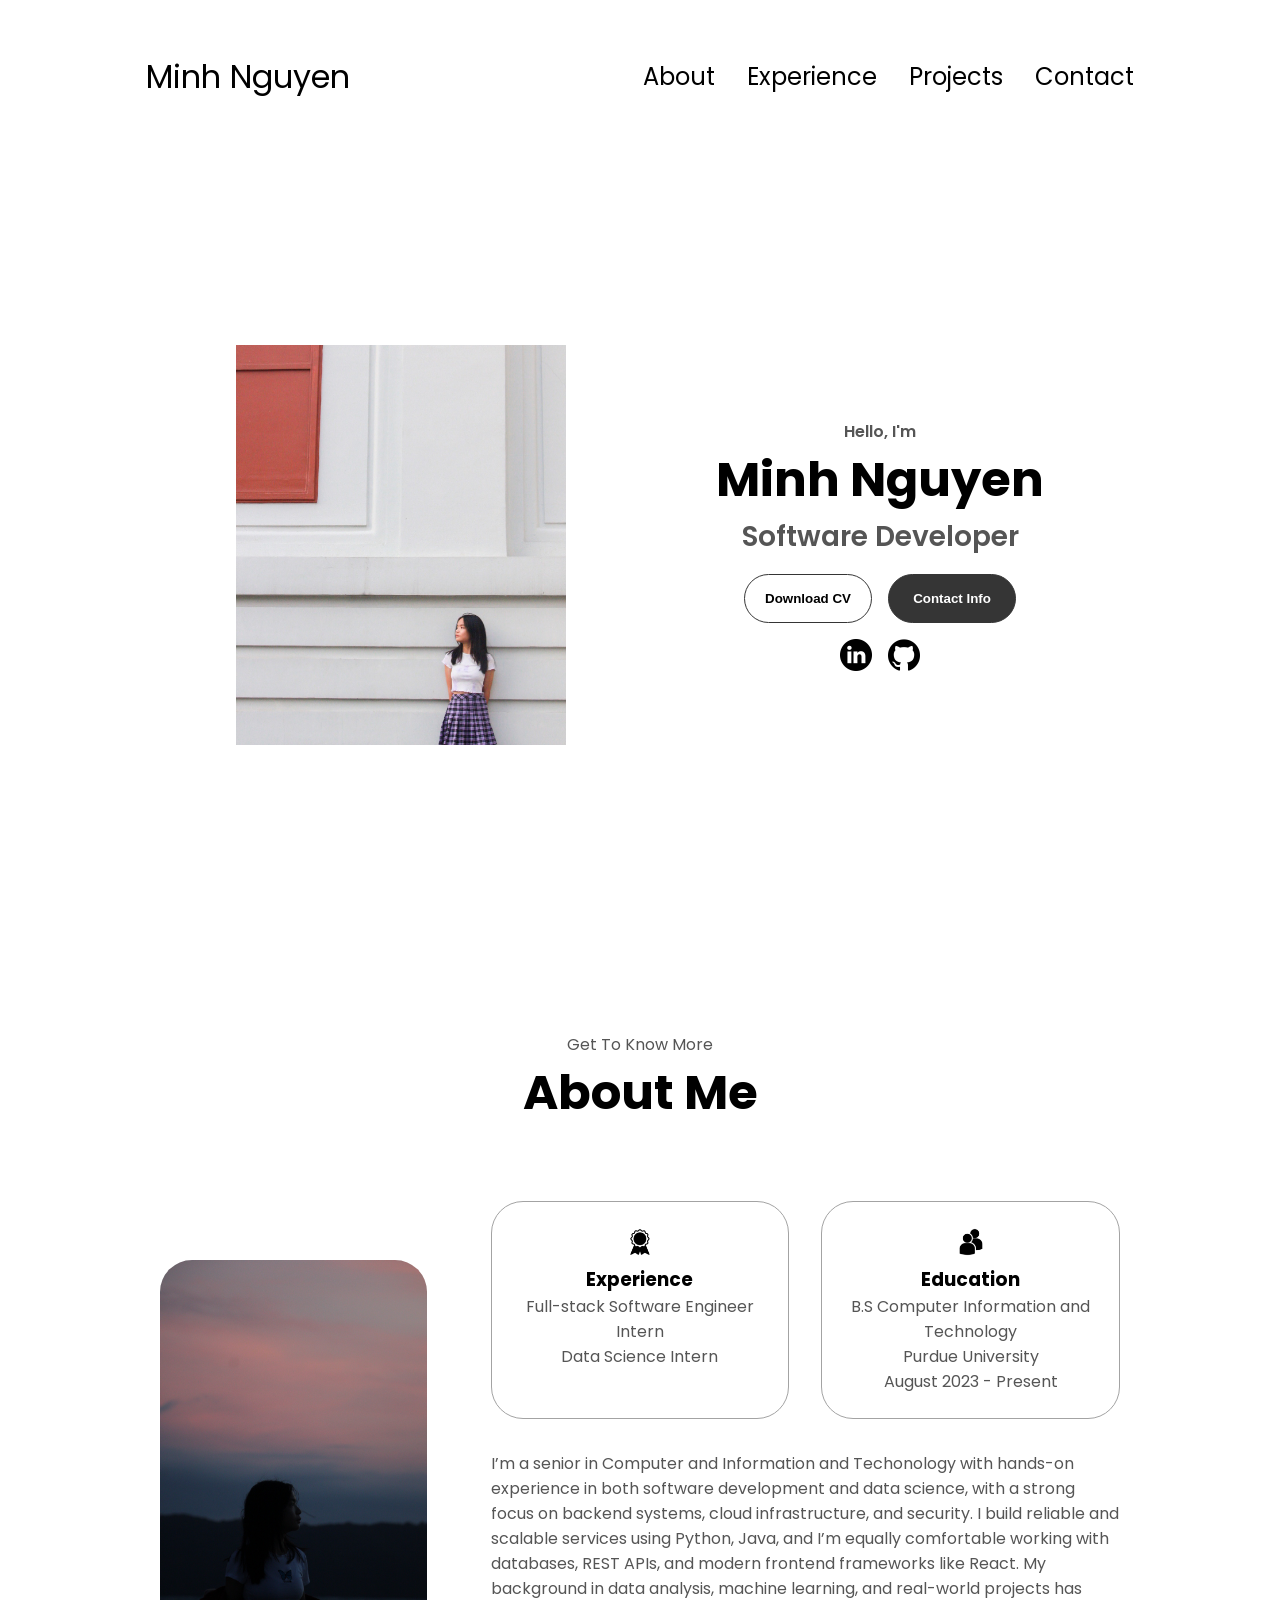
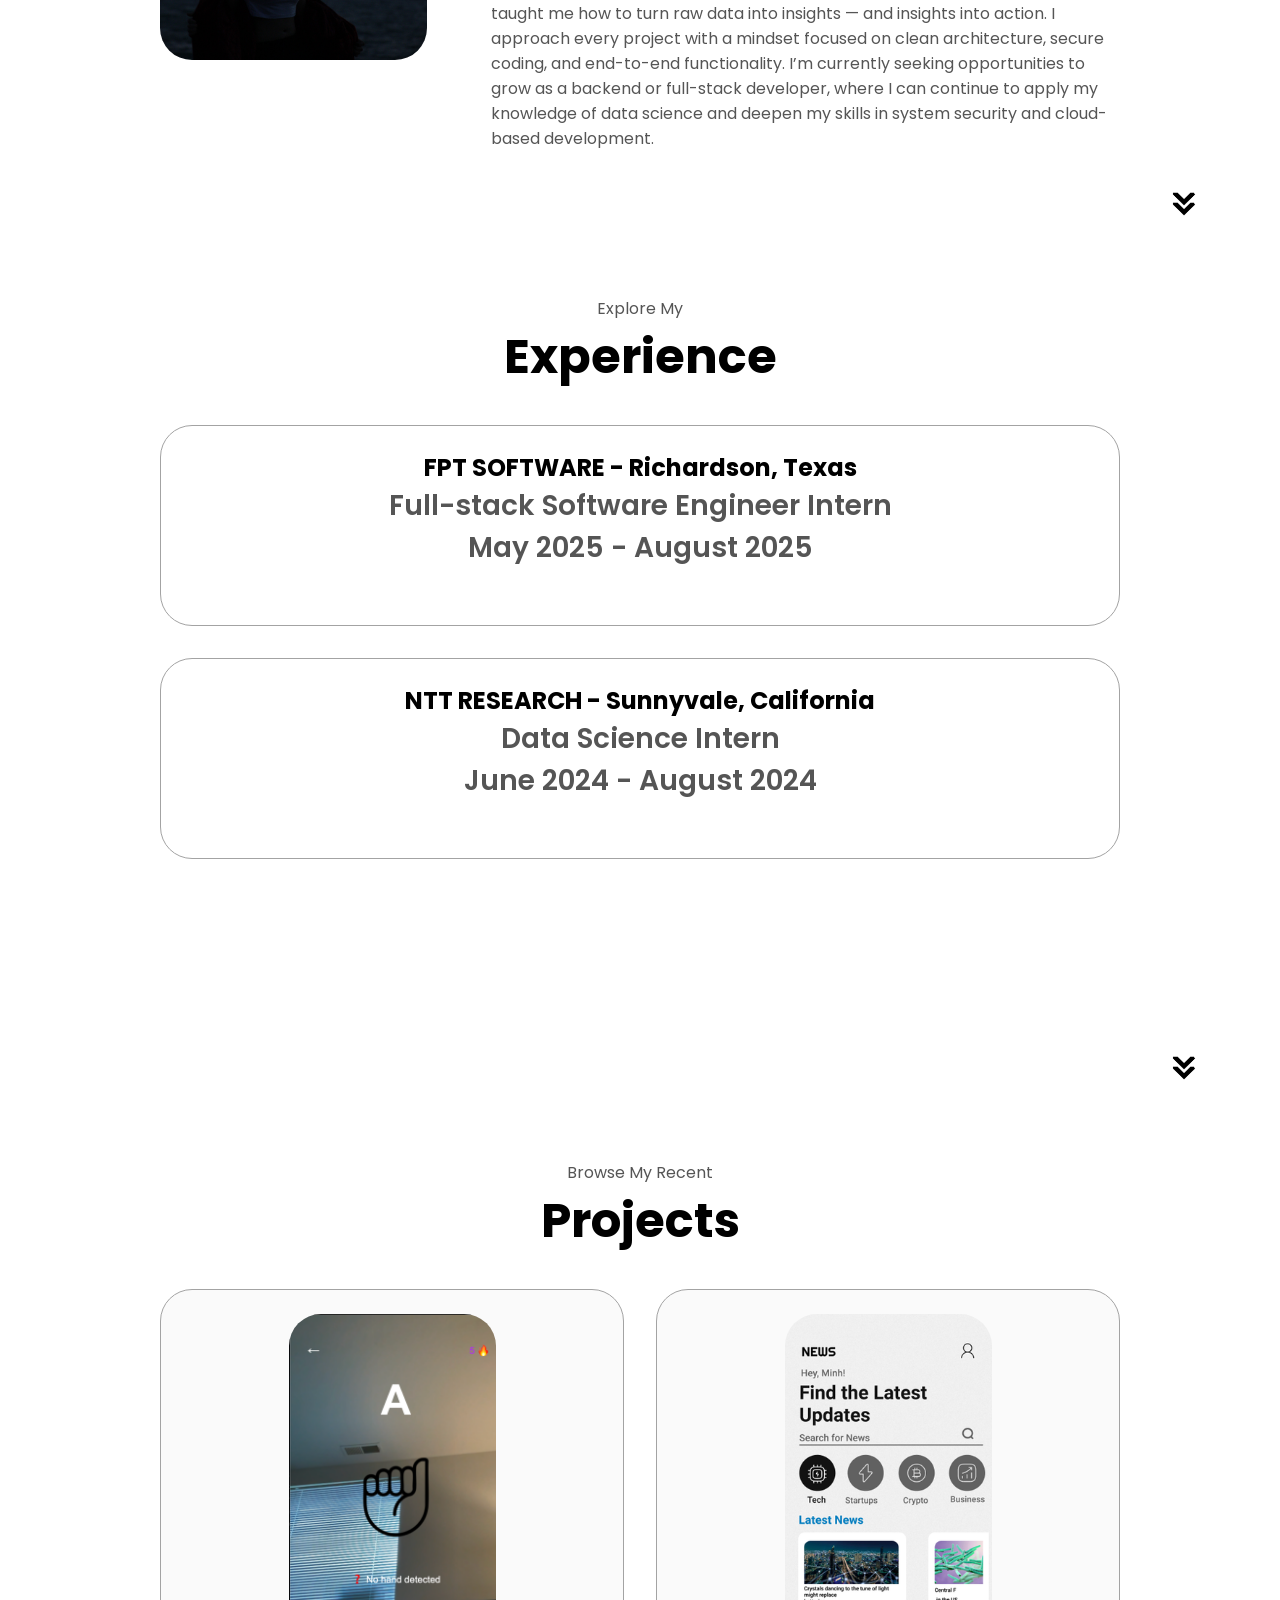
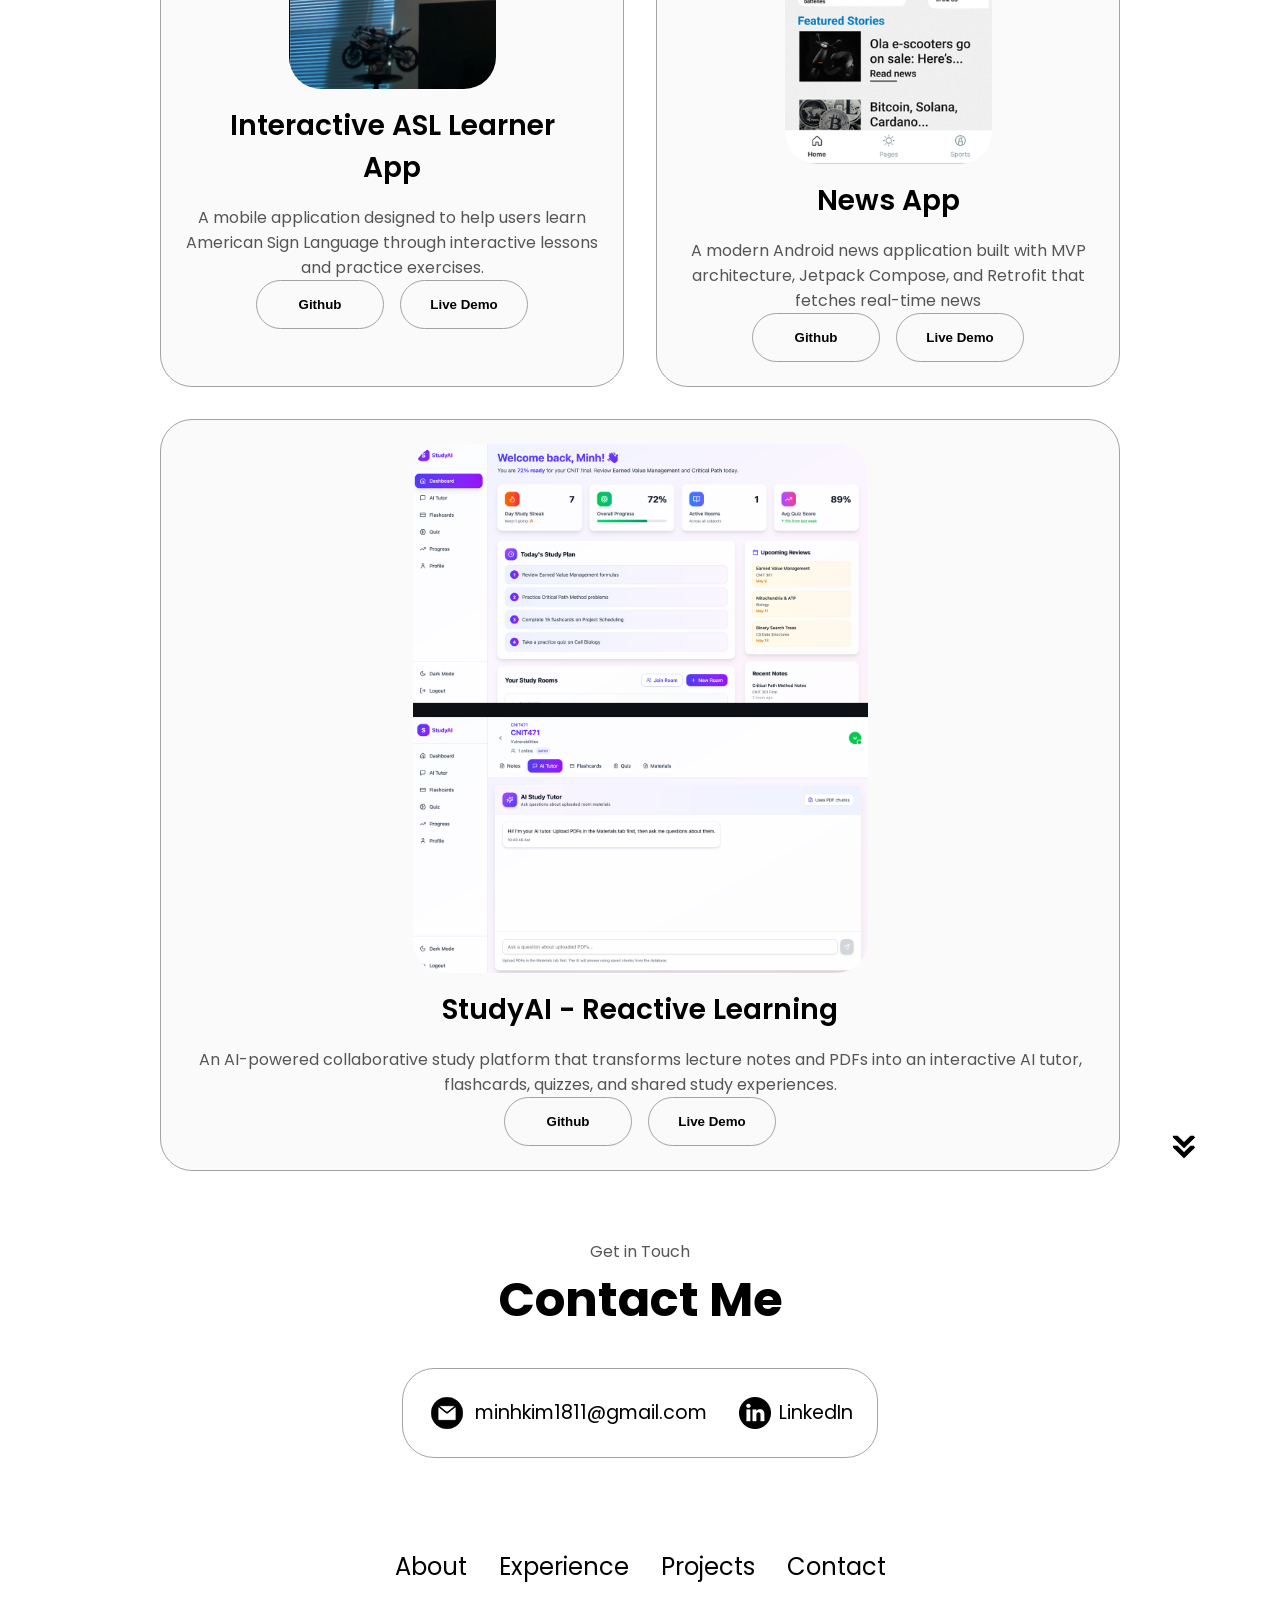
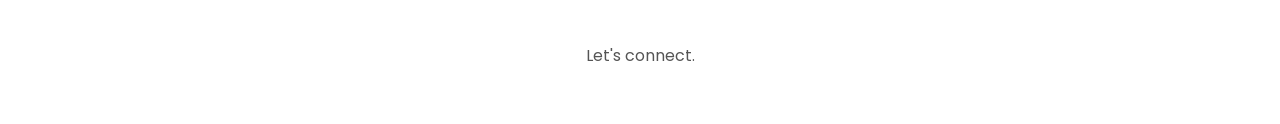
==== index.html @ 7443fca8 "update" ====
<!DOCTYPE html>
<html lang="en">
  <head>
    <meta charset="UTF-8" />
    <meta http-equiv="X-UA-Compatible" content="IE=edge" />
    <meta name="viewport" content="width=device-width, initial-scale=1.0" />
    <title>Minh Nguyen</title>
    <link rel="stylesheet" href="style.css" />
    <link rel="stylesheet" href="mediaqueries.css" />
  </head>
  <body>
    <nav id="desktop-nav">
      <div class="logo">Minh Nguyen</div>
      <div>
        <ul class="nav-links">
          <li><a href="#about">About</a></li>
          <li><a href="#experience">Experience</a></li>
          <li><a href="#projects">Projects</a></li>
          <li><a href="#contact">Contact</a></li>
        </ul>
      </div>
    </nav>
    <nav id="hamburger-nav">
      <div class="logo">Minh Nguyen</div>
      <div class="hamburger-menu">
        <div class="hamburger-icon" onclick="toggleMenu()">
          <span></span>
          <span></span>
          <span></span>
        </div>
        <div class="menu-links">
          <li><a href="#about" onclick="toggleMenu()">About</a></li>
          <li><a href="#experience" onclick="toggleMenu()">Experience</a></li>
          <li><a href="#projects" onclick="toggleMenu()">Projects</a></li>
          <li><a href="#contact" onclick="toggleMenu()">Contact</a></li>
        </div>
      </div>
    </nav>
    <section id="profile">
      <div class="section__pic-container">
        <img src="./assets/profile-pic.JPG" alt="Minh Nguyen profile picture" />
      </div>
      <div class="section__text">
        <p class="section__text__p1">Hello, I'm</p>
        <h1 class="title">Minh Nguyen</h1>
        <p class="section__text__p2">Software Developer</p>
        <div class="btn-container">
          <button
            class="btn btn-color-2"
            onclick="window.open('./assets/resume.pdf')"
          >
            Download CV
          </button>
          <button class="btn btn-color-1" onclick="location.href='#contact'">
            Contact Info
          </button>
        </div>
        <div id="socials-container">
          <img
            src="./assets/linkedin.png"
            alt="My LinkedIn profile"
            class="icon"
            onclick="location.href='www.linkedin.com/in/minh-nguyen01'"
          />
          <img
            src="./assets/github.png"
            alt="My Github profile"
            class="icon"
            onclick="location.href='https://github.com/minhnguyen18'"
          />
        </div>
      </div>
    </section>
    <section id="about">
      <p class="section__text__p1">Get To Know More</p>
      <h1 class="title">About Me</h1>
      <div class="section-container">
        <div class="section__pic-container">
          <img
            src="./assets/about-pic.JPG"
            alt="Profile picture"
            class="about-pic"
          />
        </div>
        <div class="about-details-container">
          <div class="about-containers">
            <div class="details-container">
              <img
                src="./assets/experience.png"
                alt="Experience icon"
                class="icon"
              />
              <h3>Experience</h3>
              <p>Full-stack Software Engineer Intern <br />Data Science Intern</p>
            </div>
            <div class="details-container">
              <img
                src="./assets/education.png"
                alt="Education icon"
                class="icon"
              />
              <h3>Education</h3>
              <p>B.S Computer Information and Technology<br />Purdue University<br />August 2023 - Present</p>
            </div>
          </div>
          <div class="text-container">
            <p>
              I’m a senior in Computer and Information and Techonology with hands-on experience in both software development and data science, with a strong focus on backend systems, cloud infrastructure, and security. I build reliable and scalable services using Python, Java, and I’m equally comfortable working with databases, REST APIs, and modern frontend frameworks like React.
              My background in data analysis, machine learning, and real-world projects has taught me how to turn raw data into insights — and insights into action. I approach every project with a mindset focused on clean architecture, secure coding, and end-to-end functionality.
              I’m currently seeking opportunities to grow as a backend or full-stack developer, where I can continue to apply my knowledge of data science and deepen my skills in system security and cloud-based development.
            </p>
          </div>
        </div>
      </div>
      <img
        src="./assets/arrow.png"
        alt="Arrow icon"
        class="icon arrow"
        onclick="location.href='./#experience'"
      />
    </section>
    <section id="experience">
      <p class="section__text__p1">Explore My</p>
      <h1 class="title">Experience</h1>
      <div class="experience-details-container">
        
        <div class="about-containers">
          <div class="details-container">
            <h2>FPT SOFTWARE - Richardson, Texas</h2>
              <p class="experience-sub-title">Full-stack Software Engineer Intern<br/>May 2025 - August 2025</p>
                <div class="text-container"></div>
            </div>
          </div>
          <div class="details-container">
            <h2>NTT RESEARCH - Sunnyvale, California</h2>
              <p class="experience-sub-title">Data Science Intern<br/>June 2024 - August 2024</p>
            
          </div>

          
        </div>
      </div>
      <img
        src="./assets/arrow.png"
        alt="Arrow icon"
        class="icon arrow"
        onclick="location.href='./#projects'"
      />
    </section>
    <section id="projects">
      <p class="section__text__p1">Browse My Recent</p>
      <h1 class="title">Projects</h1>
      <div class="experience-details-container">
        <div class="about-containers">
          <div class="details-container color-container">
            <div class="article-container">
              <img
                src="./assets/project-1.png"
                alt="Project 1"
                class="project-img"
              />
            </div>
            <h2 class="experience-sub-title project-title">Interactive ASL Learner App</h2>
            <p>A mobile application designed to help users learn American Sign Language through interactive lessons and practice exercises.</p>
            <div class="btn-container">
              <button
                class="btn btn-color-2 project-btn"
                onclick="location.href='https://github.com/minhnguyen18/ASL-Learner'"
              >
                Github
              </button>
              <button
                class="btn btn-color-2 project-btn"
                onclick="location.href='https://github.com/'"
              >
                Live Demo
              </button>
            </div>
          </div>
          <div class="details-container color-container">
            <div class="article-container">
              <img
                src="./assets/project-2.png"
                alt="Project 2"
                class="project-img"
              />
            </div>
            <h2 class="experience-sub-title project-title">News App</h2>
            <p>A modern Android news application built with MVP architecture, Jetpack Compose, and Retrofit that fetches real-time news
              
            </p>
            <div class="btn-container">
              <button
                class="btn btn-color-2 project-btn"
                onclick="location.href='https://github.com/minhnguyen18/News'"
              >
                Github
              </button>
              <button
                class="btn btn-color-2 project-btn"
                onclick="location.href='https://github.com/'"
              >
                Live Demo
              </button>
            </div>
          </div>
          <div class="details-container color-container">
            <div class="article-container">
              <img
                src="./assets/project-3.png"
                alt="Project 3"
                class="project-img"
              />
            </div>
            <h2 class="experience-sub-title project-title">StudyAI - Reactive Learning</h2>
            <p>An AI-powered collaborative study platform that transforms lecture notes and PDFs into an interactive AI tutor, flashcards, quizzes, and shared study experiences.</p>
            <div class="btn-container">
              <button
                class="btn btn-color-2 project-btn"
                onclick="location.href='https://github.com/minhnguyen18/ReactiveLearning'"
              >
                Github
              </button>
              <button
                class="btn btn-color-2 project-btn"
                onclick="location.href='https://github.com/'"
              >
                Live Demo
              </button>
            </div>
          </div>
        </div>
      </div>
      <img
        src="./assets/arrow.png"
        alt="Arrow icon"
        class="icon arrow"
        onclick="location.href='./#contact'"
      />
    </section>
    <section id="contact">
      <p class="section__text__p1">Get in Touch</p>
      <h1 class="title">Contact Me</h1>
      <div class="contact-info-upper-container">
        <div class="contact-info-container">
          <img
            src="./assets/email.png"
            alt="Email icon"
            class="icon contact-icon email-icon"
          />
          <p><a href="mailto:examplemail@gmail.com">minhkim1811@gmail.com</a></p>
        </div>
        <div class="contact-info-container">
          <img
            src="./assets/linkedin.png"
            alt="LinkedIn icon"
            class="icon contact-icon"
          />
          <p><a href="https://www.linkedin.com/in/minh-nguyen01/">LinkedIn</a></p>
        </div>
      </div>
    </section>
    <footer>
      <nav>
        <div class="nav-links-container">
          <ul class="nav-links">
            <li><a href="#about">About</a></li>
            <li><a href="#experience">Experience</a></li>
            <li><a href="#projects">Projects</a></li>
            <li><a href="#contact">Contact</a></li>
          </ul>
        </div>
      </nav>
      <p>Let's connect.</p>
    </footer>
    <script src="script.js"></script>
  </body>
</html>
---- style.css ----
/* GENERAL */

@import url("https://fonts.googleapis.com/css2?family=Poppins:wght@300;400;500;600&display=swap");

* {
  margin: 0;
  padding: 0;
}

body {
  font-family: "Poppins", sans-serif;
}

html {
  scroll-behavior: smooth;
}

p {
  color: rgb(85, 85, 85);
}

/* TRANSITION */

a,
.btn {
  transition: all 300ms ease;
}

/* DESKTOP NAV */

nav,
.nav-links {
  display: flex;
}

nav {
  justify-content: space-around;
  align-items: center;
  height: 17vh;
}

.nav-links {
  gap: 2rem;
  list-style: none;
  font-size: 1.5rem;
}

a {
  color: black;
  text-decoration: none;
  text-decoration-color: white;
}

a:hover {
  color: grey;
  text-decoration: underline;
  text-underline-offset: 1rem;
  text-decoration-color: rgb(181, 181, 181);
}

.logo {
  font-size: 2rem;
}

.logo:hover {
  cursor: default;
}

/* HAMBURGER MENU */

#hamburger-nav {
  display: none;
}

.hamburger-menu {
  position: relative;
  display: inline-block;
}

.hamburger-icon {
  display: flex;
  flex-direction: column;
  justify-content: space-between;
  height: 24px;
  width: 30px;
  cursor: pointer;
}

.hamburger-icon span {
  width: 100%;
  height: 2px;
  background-color: black;
  transition: all 0.3 ease-in-out;
}

.menu-links {
  position: absolute;
  top: 100%;
  right: 0;
  background-color: white;
  width: fit-content;
  max-height: 0;
  overflow: hidden;
  transition: all 0.3 ease-in-out;
}

.menu-links a {
  display: block;
  padding: 10px;
  text-align: center;
  font-size: 1.5rem;
  color: black;
  text-decoration: none;
  transition: all 0.3 ease-in-out;
}

.menu-links li {
  list-style: none;
}

.menu-links.open {
  max-height: 300px;
}

.hamburger-icon.open span:first-child {
  transform: rotate(45deg) translate(10px, 5px);
}

.hamburger-icon.open span:nth-child(2) {
  opacity: 0;
}

.hamburger-icon.open span:last-child {
  transform: rotate(-45deg) translate(10px, -5px);
}

.hamburger-icon span:first-child {
  transform: none;
}

.hamburger-icon span:first-child {
  opacity: 1;
}

.hamburger-icon span:first-child {
  transform: none;
}

/* SECTIONS */

section {
  padding-top: 4vh;
  height: 96vh;
  margin: 0 10rem;
  box-sizing: border-box;
  min-height: fit-content;
}

.section-container {
  display: flex;
}

/* PROFILE SECTION */

#profile {
  display: flex;
  justify-content: center;
  gap: 5rem;
  height: 80vh;
}

.section__pic-container {
  display: flex;
  height: 400px;
  width: 400px;
  margin: auto 0;
}

.section__text {
  align-self: center;
  text-align: center;
}

.section__text p {
  font-weight: 600;
}

.section__text__p1 {
  text-align: center;
}

.section__text__p2 {
  font-size: 1.75rem;
  margin-bottom: 1rem;
}

.title {
  font-size: 3rem;
  text-align: center;
}

#socials-container {
  display: flex;
  justify-content: center;
  margin-top: 1rem;
  gap: 1rem;
}

/* ICONS */

.icon {
  cursor: pointer;
  height: 2rem;
}

/* BUTTONS */

.btn-container {
  display: flex;
  justify-content: center;
  gap: 1rem;
}

.btn {
  font-weight: 600;
  transition: all 300ms ease;
  padding: 1rem;
  width: 8rem;
  border-radius: 2rem;
}

.btn-color-1,
.btn-color-2 {
  border: rgb(53, 53, 53) 0.1rem solid;
}

.btn-color-1:hover,
.btn-color-2:hover {
  cursor: pointer;
}

.btn-color-1,
.btn-color-2:hover {
  background: rgb(53, 53, 53);
  color: white;
}

.btn-color-1:hover {
  background: rgb(0, 0, 0);
}

.btn-color-2 {
  background: none;
}

.btn-color-2:hover {
  border: rgb(255, 255, 255) 0.1rem solid;
}

.btn-container {
  gap: 1rem;
}

/* ABOUT SECTION */

#about {
  position: relative;
}

.about-containers {
  gap: 2rem;
  margin-bottom: 2rem;
  margin-top: 2rem;
}

.about-details-container {
  justify-content: center;
  flex-direction: column;
}

.about-containers,
.about-details-container {
  display: flex;
}

.about-pic {
  border-radius: 2rem;
}

.arrow {
  position: absolute;
  right: -5rem;
  bottom: 2.5rem;
}

.details-container {
  padding: 1.5rem;
  flex: 1;
  background: white;
  border-radius: 2rem;
  border: rgb(53, 53, 53) 0.1rem solid;
  border-color: rgb(163, 163, 163);
  text-align: center;
}

.section-container {
  gap: 4rem;
  height: 80%;
}

.section__pic-container {
  height: 400px;
  width: 400px;
  margin: auto 0;
}

/* EXPERIENCE SECTION */

#experience {
  position: relative;
}

.experience-sub-title {
  color: rgb(85, 85, 85);
  font-weight: 600;
  font-size: 1.75rem;
  margin-bottom: 2rem;
}

.experience-details-container {
  display: flex;
  justify-content: center;
  flex-direction: column;
}

.article-container {
  display: flex;
  text-align: initial;
  flex-wrap: wrap;
  flex-direction: row;
  gap: 2.5rem;
  justify-content: space-around;
}

article {
  display: flex;
  width: 10rem;
  justify-content: space-around;
  gap: 0.5rem;
}

article .icon {
  cursor: default;
}

/* PROJECTS SECTION */

#projects {
  position: relative;
}

.color-container {
  border-color: rgb(163, 163, 163);
  background: rgb(250, 250, 250);
}

.project-img {
  border-radius: 2rem;
  width: 50%;
  height: 50%;
}

.project-title {
  margin: 1rem;
  color: black;
}

.project-btn {
  color: black;
  border-color: rgb(163, 163, 163);
}

/* CONTACT */

#contact {
  display: flex;
  justify-content: center;
  flex-direction: column;
  height: 70vh;
}

.contact-info-upper-container {
  display: flex;
  justify-content: center;
  border-radius: 2rem;
  border: rgb(53, 53, 53) 0.1rem solid;
  border-color: rgb(163, 163, 163);
  background: (250, 250, 250);
  margin: 2rem auto;
  padding: 0.5rem;
}

.contact-info-container {
  display: flex;
  align-items: center;
  justify-content: center;
  gap: 0.5rem;
  margin: 1rem;
}

.contact-info-container p {
  font-size: larger;
}

.contact-icon {
  cursor: default;
}

.email-icon {
  height: 2.5rem;
}

/* FOOTER SECTION */

footer {
  height: 26vh;
  margin: 0 1rem;
}

footer p {
  text-align: center;
}
---- mediaqueries.css ----
@media screen and (max-width: 1400px) {
  #profile {
    height: 83vh;
    margin-bottom: 6rem;
  }
  .about-containers {
    flex-wrap: wrap;
  }
  #contact,
  #projects {
    height: fit-content;
  }
}

@media screen and (max-width: 1200px) {
  #desktop-nav {
    display: none;
  }
  #hamburger-nav {
    display: flex;
  }
  #experience,
  .experience-details-container {
    margin-top: 2rem;
  }
  #profile,
  .section-container {
    display: block;
  }
  .arrow {
    display: none;
  }
  section,
  .section-container {
    height: fit-content;
  }
  section {
    margin: 0 5%;
  }
  .section__pic-container {
    width: 275px;
    height: 275px;
    margin: 0 auto 2rem;
  }
  .about-containers {
    margin-top: 0;
  }
}

@media screen and (max-width: 600px) {
  #contact,
  footer {
    height: 40vh;
  }
  #profile {
    height: 83vh;
    margin-bottom: 0;
  }
  article {
    font-size: 1rem;
  }
  footer nav {
    height: fit-content;
    margin-bottom: 2rem;
  }
  .about-containers,
  .contact-info-upper-container,
  .btn-container {
    flex-wrap: wrap;
  }
  .contact-info-container {
    margin: 0;
  }
  .contact-info-container p,
  .nav-links li a {
    font-size: 1rem;
  }
  .experience-sub-title {
    font-size: 1.25rem;
  }
  .logo {
    font-size: 1.5rem;
  }
  .nav-links {
    flex-direction: column;
    gap: 0.5rem;
    text-align: center;
  }
  .section__pic-container {
    width: auto;
    height: 46vw;
    justify-content: center;
  }
  .section__text__p2 {
    font-size: 1.25rem;
  }
  .title {
    font-size: 2rem;
  }
  .text-container {
    text-align: justify;
  }
}
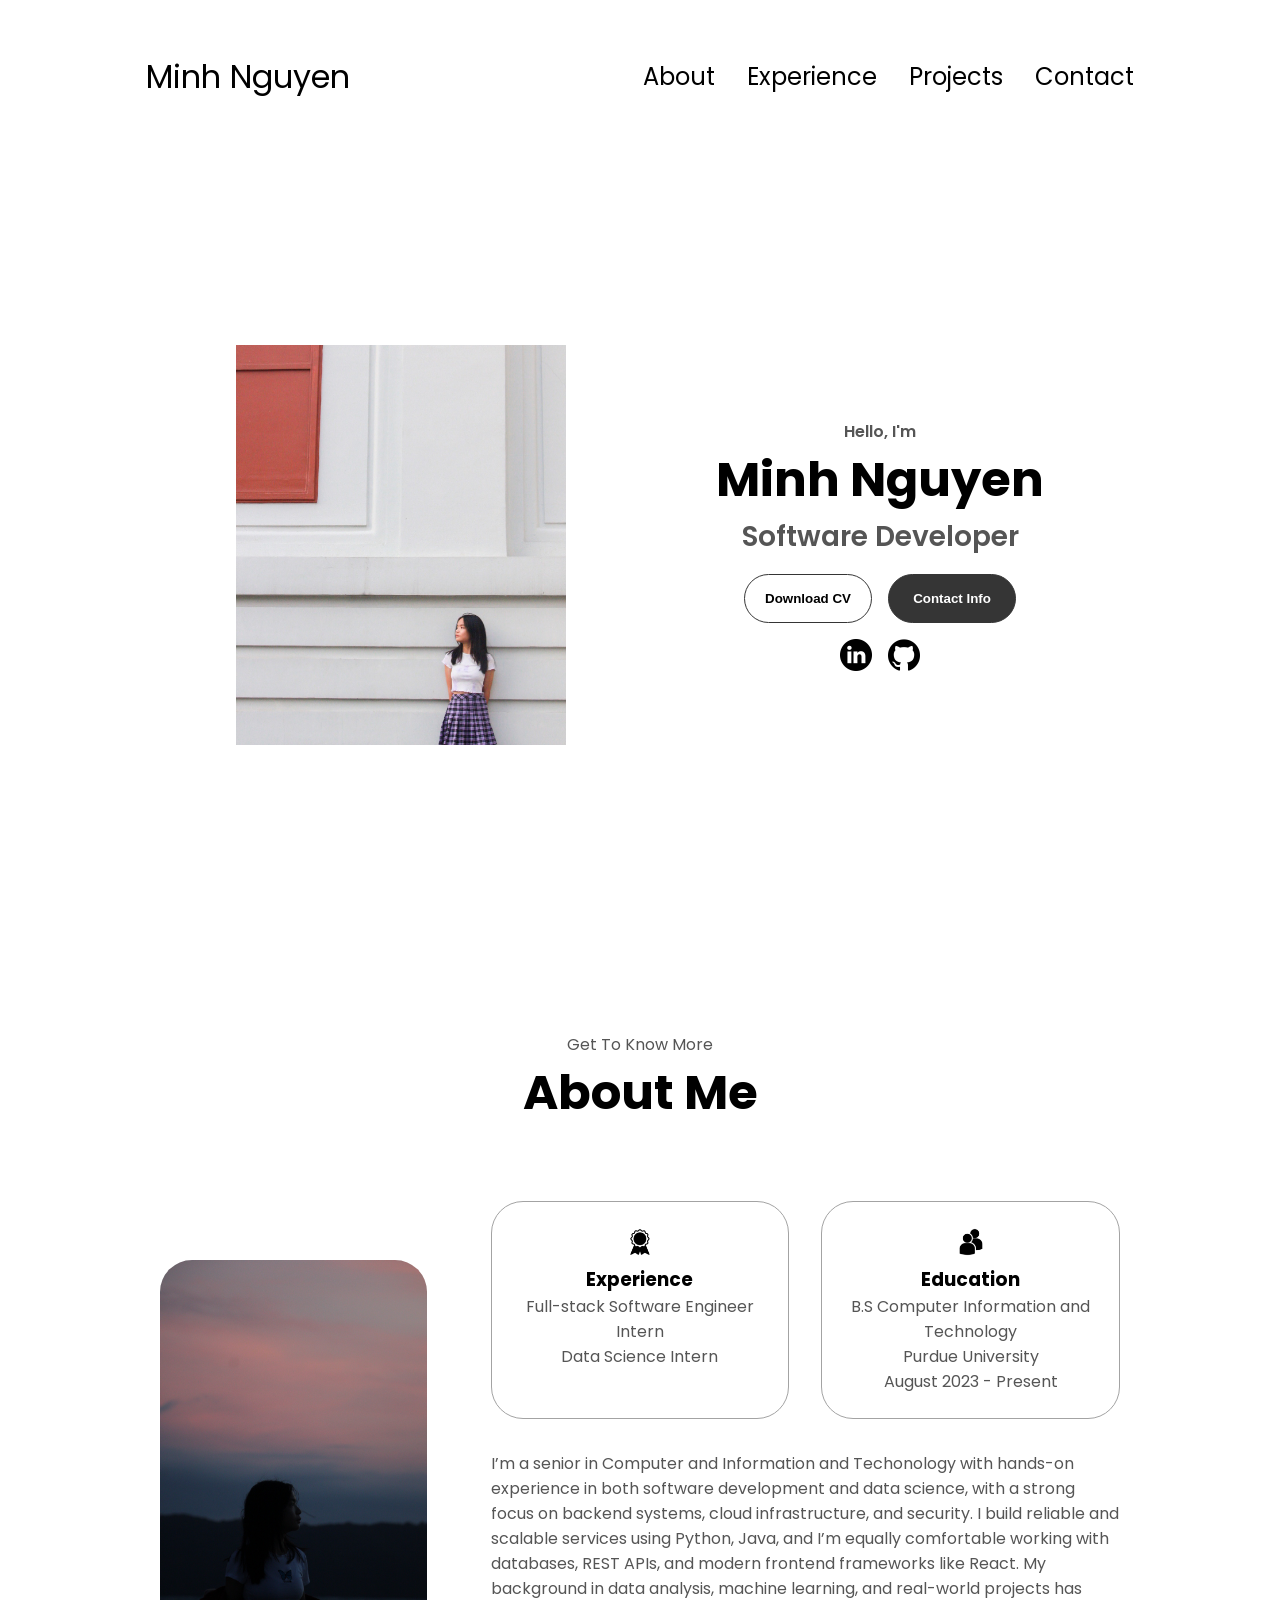
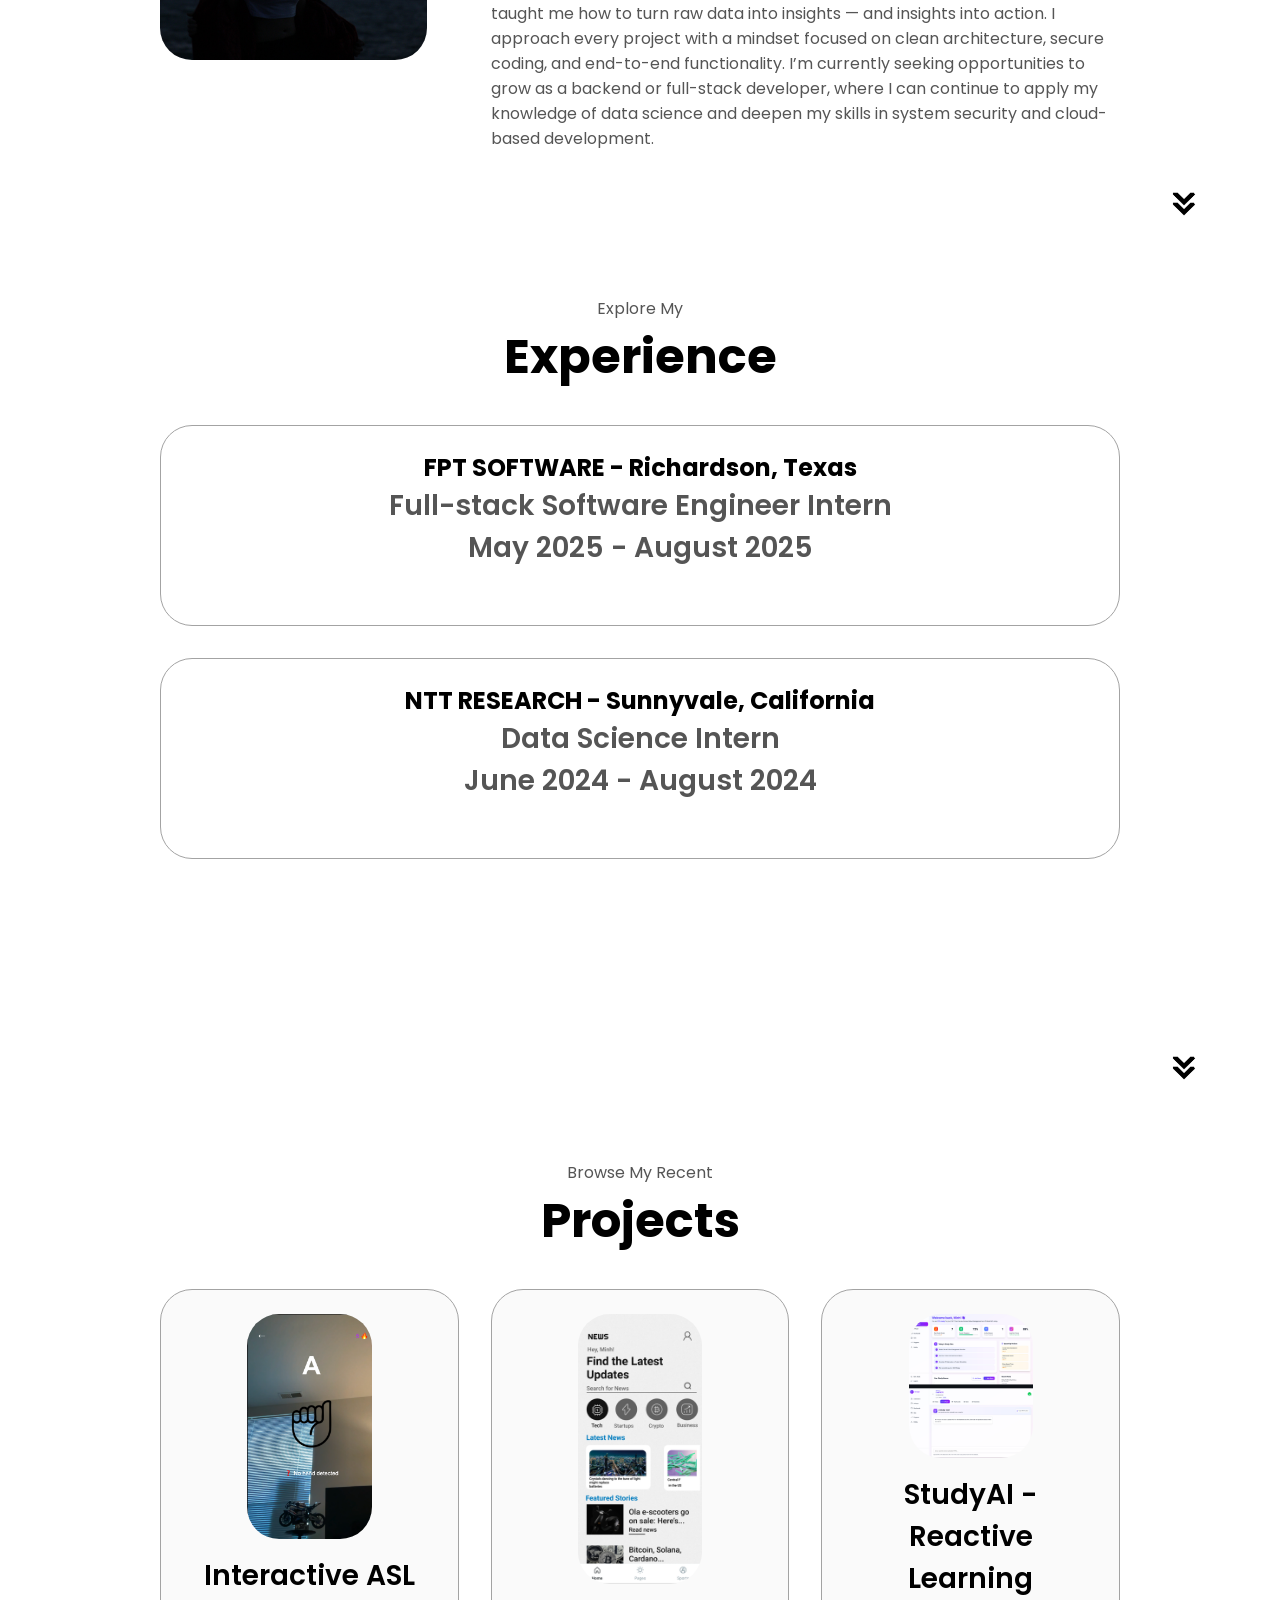
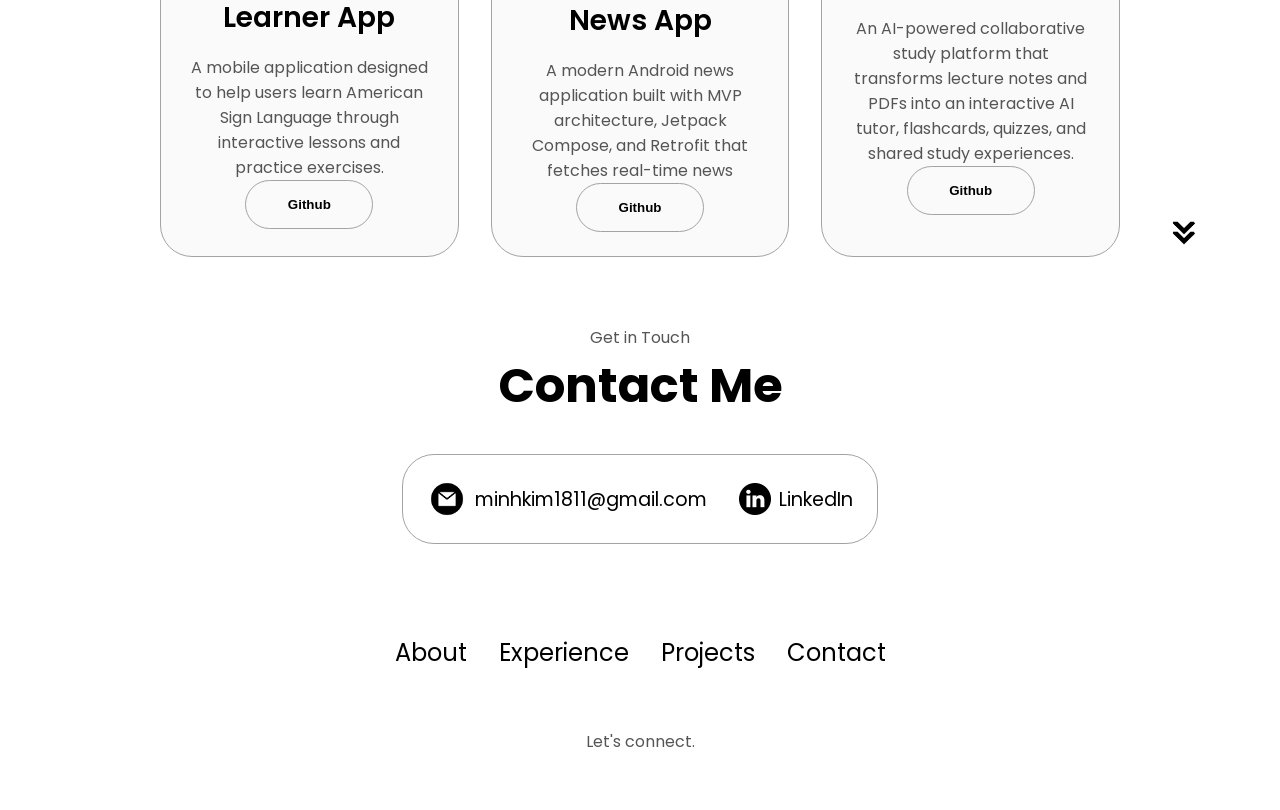
==== commit 01728b56: "Update index.html" ====
--- a/index.html
+++ b/index.html
@@ -169,12 +169,7 @@
               >
                 Github
               </button>
-              <button
-                class="btn btn-color-2 project-btn"
-                onclick="location.href='https://github.com/'"
-              >
-                Live Demo
-              </button>
+              
             </div>
           </div>
           <div class="details-container color-container">
@@ -196,12 +191,7 @@
               >
                 Github
               </button>
-              <button
-                class="btn btn-color-2 project-btn"
-                onclick="location.href='https://github.com/'"
-              >
-                Live Demo
-              </button>
+              
             </div>
           </div>
           <div class="details-container color-container">
@@ -221,12 +211,7 @@
               >
                 Github
               </button>
-              <button
-                class="btn btn-color-2 project-btn"
-                onclick="location.href='https://github.com/'"
-              >
-                Live Demo
-              </button>
+              
             </div>
           </div>
         </div>
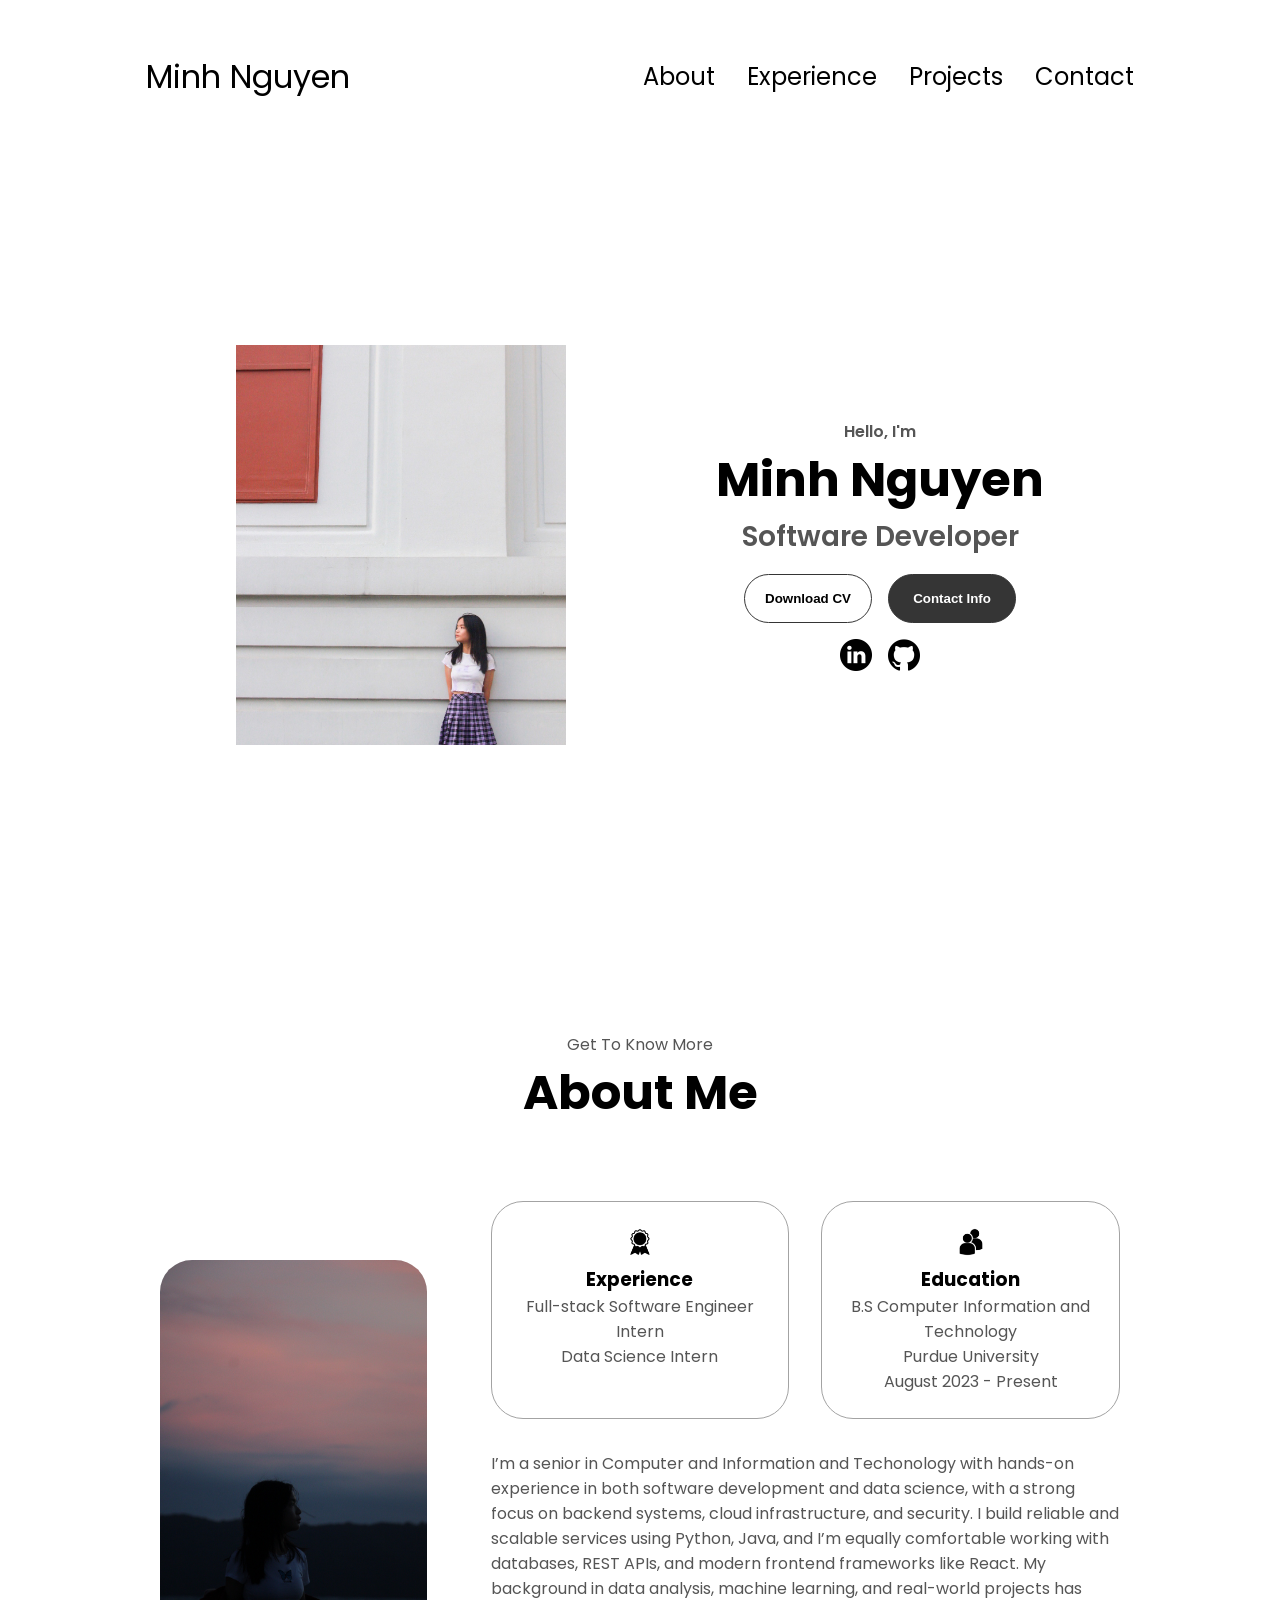
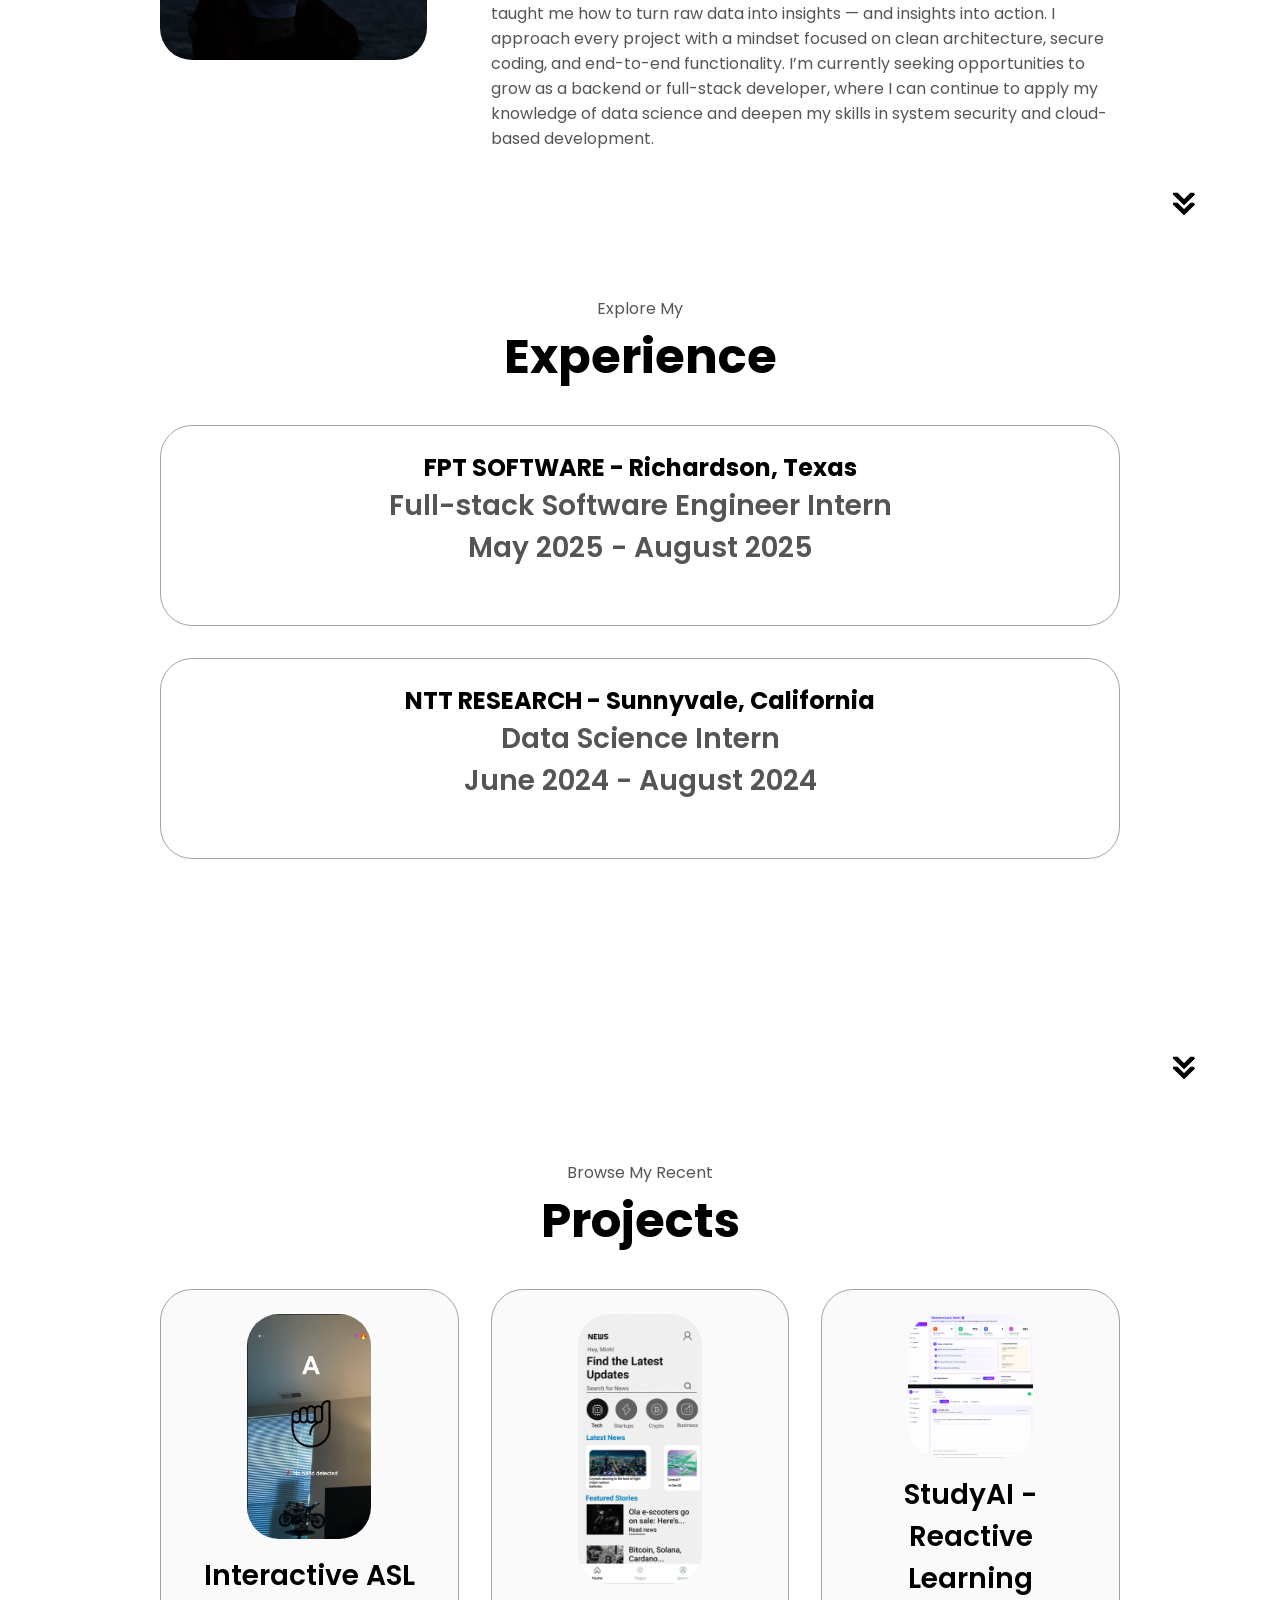
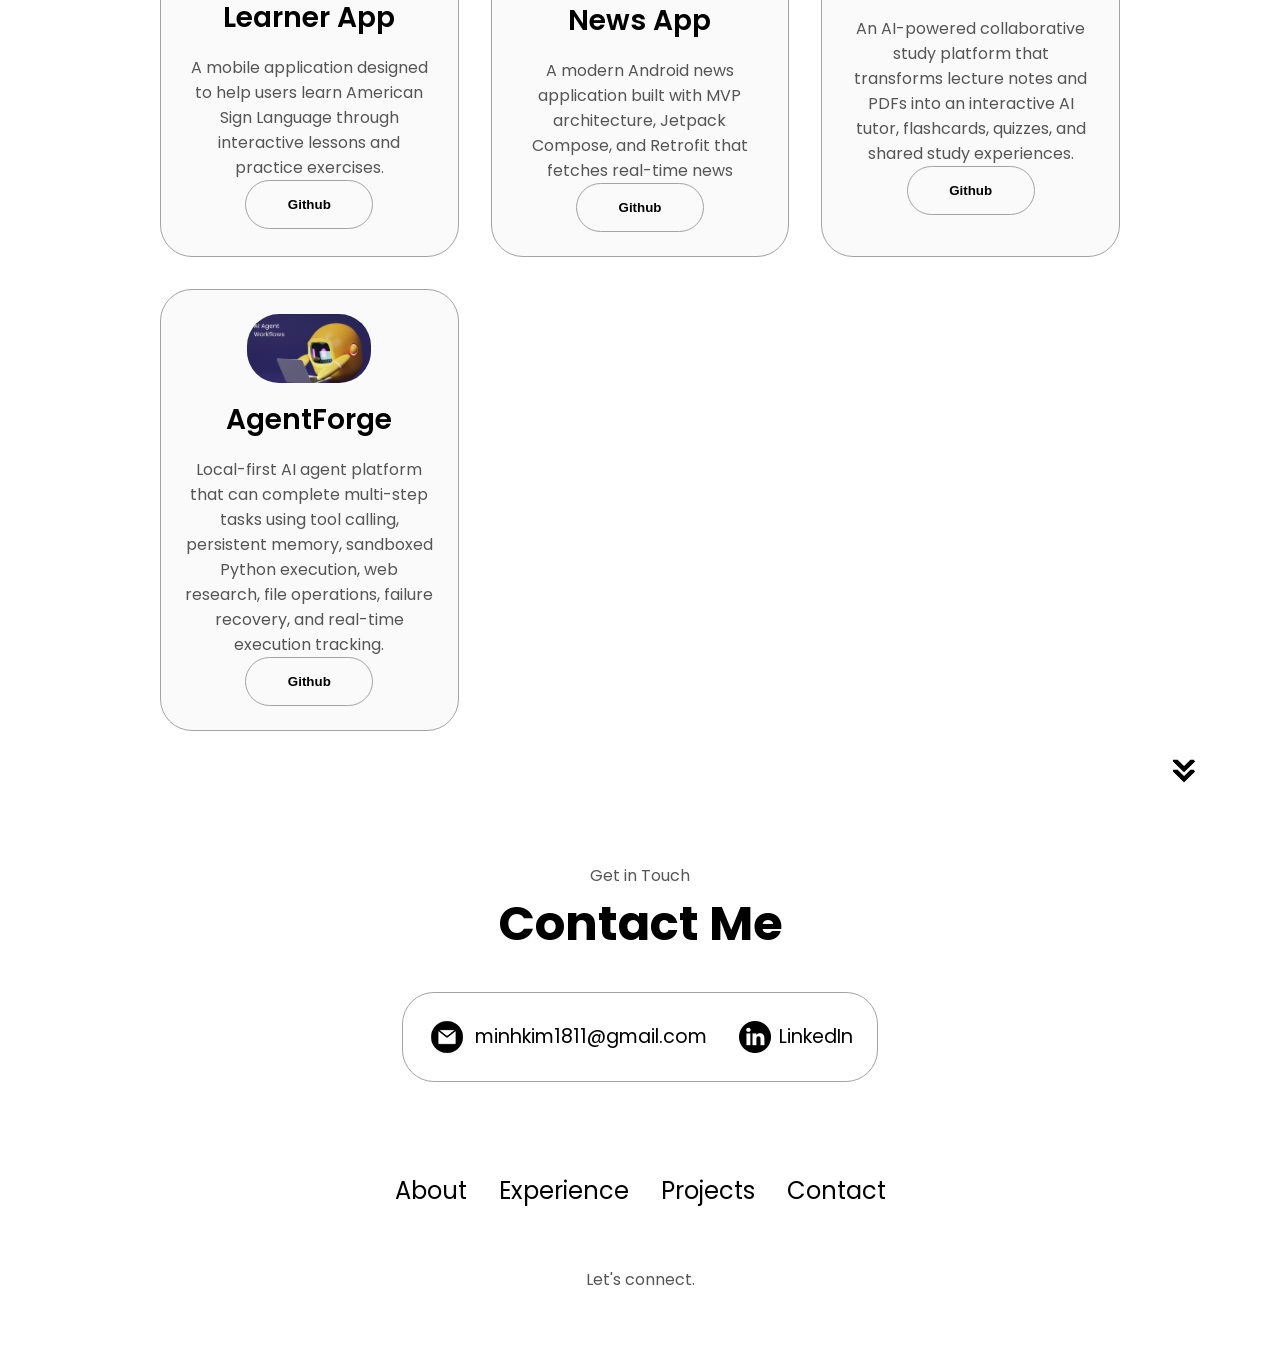
==== commit 5b131fe7: "add new project" ====
--- a/index.html
+++ b/index.html
@@ -172,6 +172,7 @@
               
             </div>
           </div>
+
           <div class="details-container color-container">
             <div class="article-container">
               <img
@@ -194,6 +195,7 @@
               
             </div>
           </div>
+
           <div class="details-container color-container">
             <div class="article-container">
               <img
@@ -208,6 +210,26 @@
               <button
                 class="btn btn-color-2 project-btn"
                 onclick="location.href='https://github.com/minhnguyen18/ReactiveLearning'"
+              >
+                Github
+              </button>
+              
+            </div>
+          </div>
+          <div class="details-container color-container">
+            <div class="article-container">
+              <img
+                src="./assets/project-4.png"
+                alt="Project 4"
+                class="project-img"
+              />
+            </div>
+            <h2 class="experience-sub-title project-title">AgentForge</h2>
+            <p>Local-first AI agent platform that can complete multi-step tasks using tool calling, persistent memory, sandboxed Python execution, web research, file operations, failure recovery, and real-time execution tracking.</p>
+            <div class="btn-container">
+              <button
+                class="btn btn-color-2 project-btn"
+                onclick="location.href='https://github.com/minhnguyen18/AgentForge'"
               >
                 Github
               </button>
--- a/style.css
+++ b/style.css
@@ -357,6 +357,23 @@
 
 #projects {
   position: relative;
+  height: fit-content;
+  min-height: 96vh;
+  padding-bottom: 4rem;
+}
+
+/* 3 project cards per row */
+#projects .about-containers {
+  display: grid;
+  grid-template-columns: repeat(3, 1fr);
+  gap: 2rem;
+  align-items: stretch;
+}
+
+/* Project card */
+#projects .details-container {
+  width: 100%;
+  box-sizing: border-box;
 }
 
 .color-container {
@@ -379,7 +396,6 @@
   color: black;
   border-color: rgb(163, 163, 163);
 }
-
 /* CONTACT */
 
 #contact {
--- a/mediaqueries.css
+++ b/mediaqueries.css
@@ -3,101 +3,138 @@
     height: 83vh;
     margin-bottom: 6rem;
   }
+
   .about-containers {
     flex-wrap: wrap;
   }
+
   #contact,
   #projects {
     height: fit-content;
   }
 }
 
+
 @media screen and (max-width: 1200px) {
   #desktop-nav {
     display: none;
   }
+
   #hamburger-nav {
     display: flex;
   }
+
   #experience,
   .experience-details-container {
     margin-top: 2rem;
   }
+
   #profile,
   .section-container {
     display: block;
   }
+
   .arrow {
     display: none;
   }
+
   section,
   .section-container {
     height: fit-content;
   }
+
   section {
     margin: 0 5%;
   }
+
   .section__pic-container {
     width: 275px;
     height: 275px;
     margin: 0 auto 2rem;
   }
+
   .about-containers {
     margin-top: 0;
   }
+
+  /* PROJECTS: 2 cards per row on tablet */
+  #projects .about-containers {
+    grid-template-columns: repeat(2, 1fr);
+    gap: 2rem;
+  }
 }
+
 
 @media screen and (max-width: 600px) {
   #contact,
   footer {
     height: 40vh;
   }
+
   #profile {
     height: 83vh;
     margin-bottom: 0;
   }
+
   article {
     font-size: 1rem;
   }
+
   footer nav {
     height: fit-content;
     margin-bottom: 2rem;
   }
+
   .about-containers,
   .contact-info-upper-container,
   .btn-container {
     flex-wrap: wrap;
   }
+
   .contact-info-container {
     margin: 0;
   }
+
   .contact-info-container p,
   .nav-links li a {
     font-size: 1rem;
   }
+
   .experience-sub-title {
     font-size: 1.25rem;
   }
+
   .logo {
     font-size: 1.5rem;
   }
+
   .nav-links {
     flex-direction: column;
     gap: 0.5rem;
     text-align: center;
   }
+
   .section__pic-container {
     width: auto;
     height: 46vw;
     justify-content: center;
   }
+
   .section__text__p2 {
     font-size: 1.25rem;
   }
+
   .title {
     font-size: 2rem;
   }
+
   .text-container {
     text-align: justify;
   }
-}
+
+  /* PROJECTS: 1 card per row on mobile */
+  #projects .about-containers {
+    grid-template-columns: 1fr;
+    gap: 1.5rem;
+  }
+}
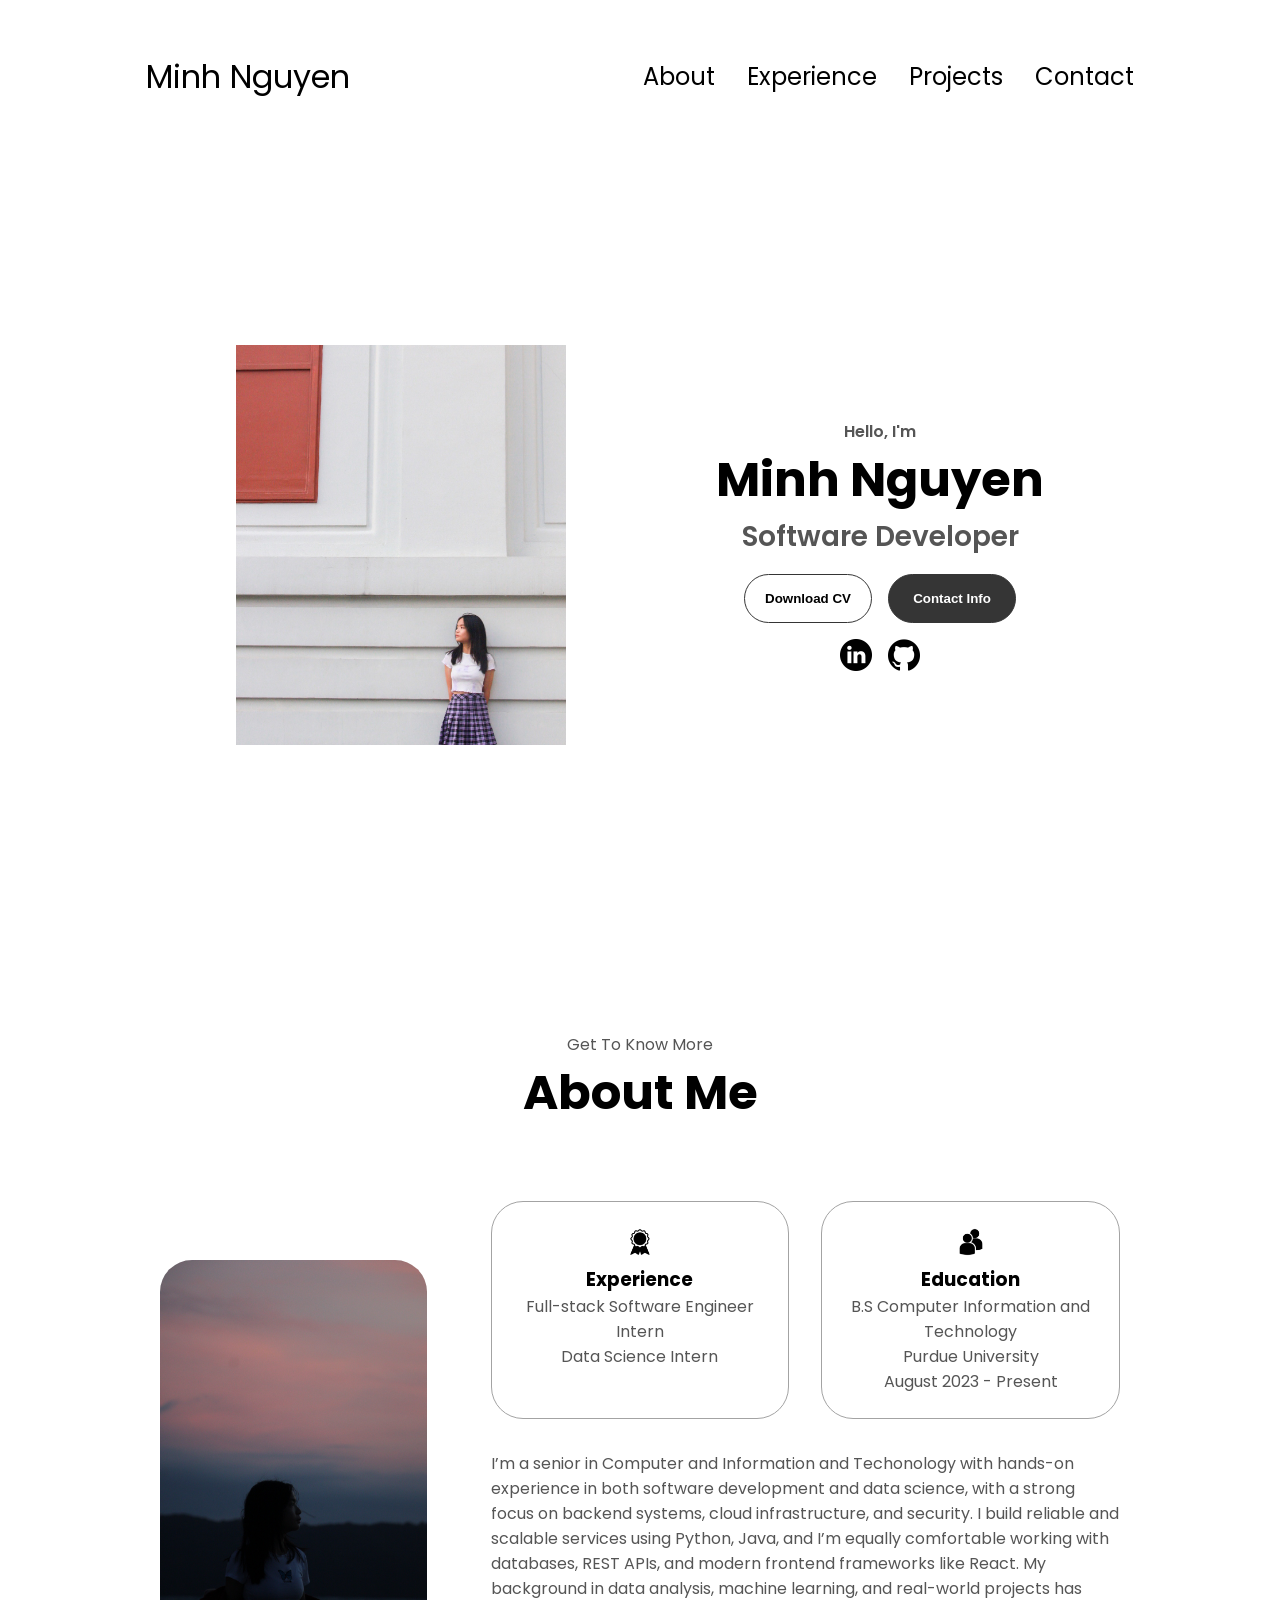
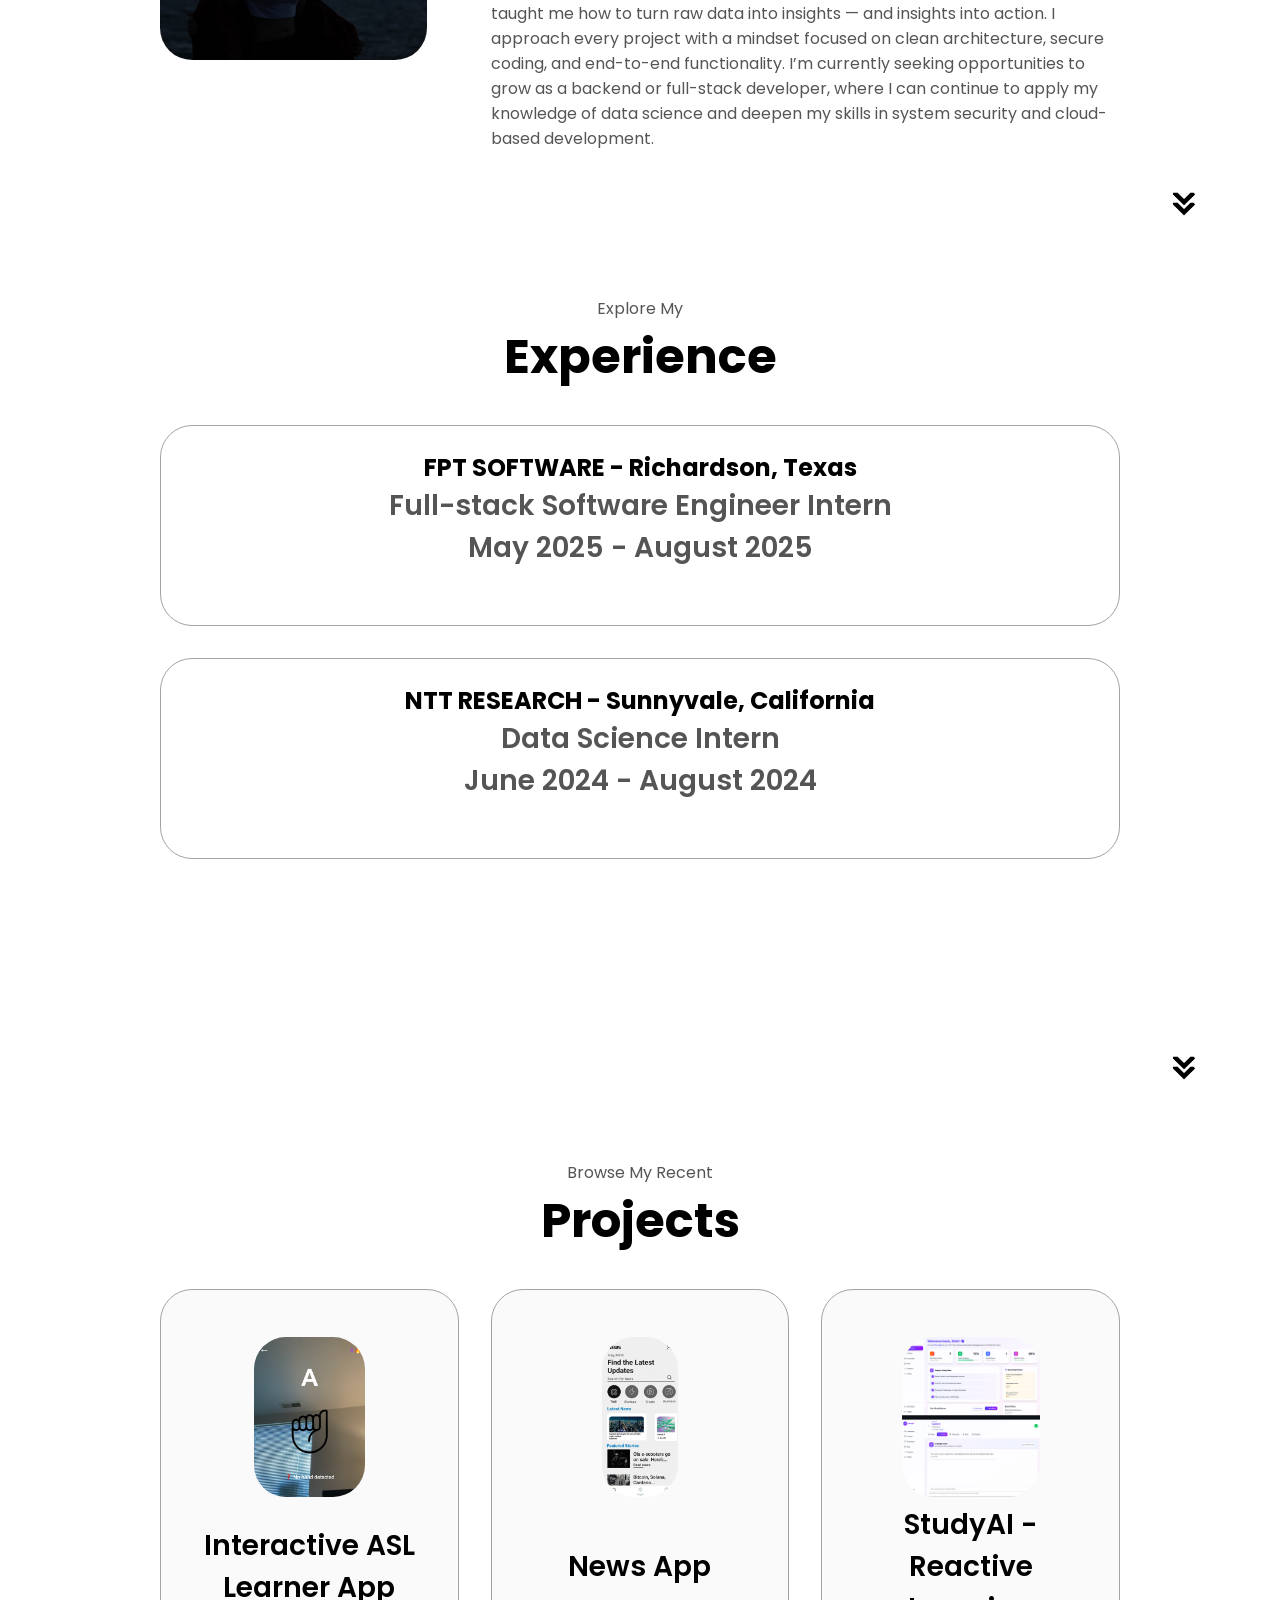
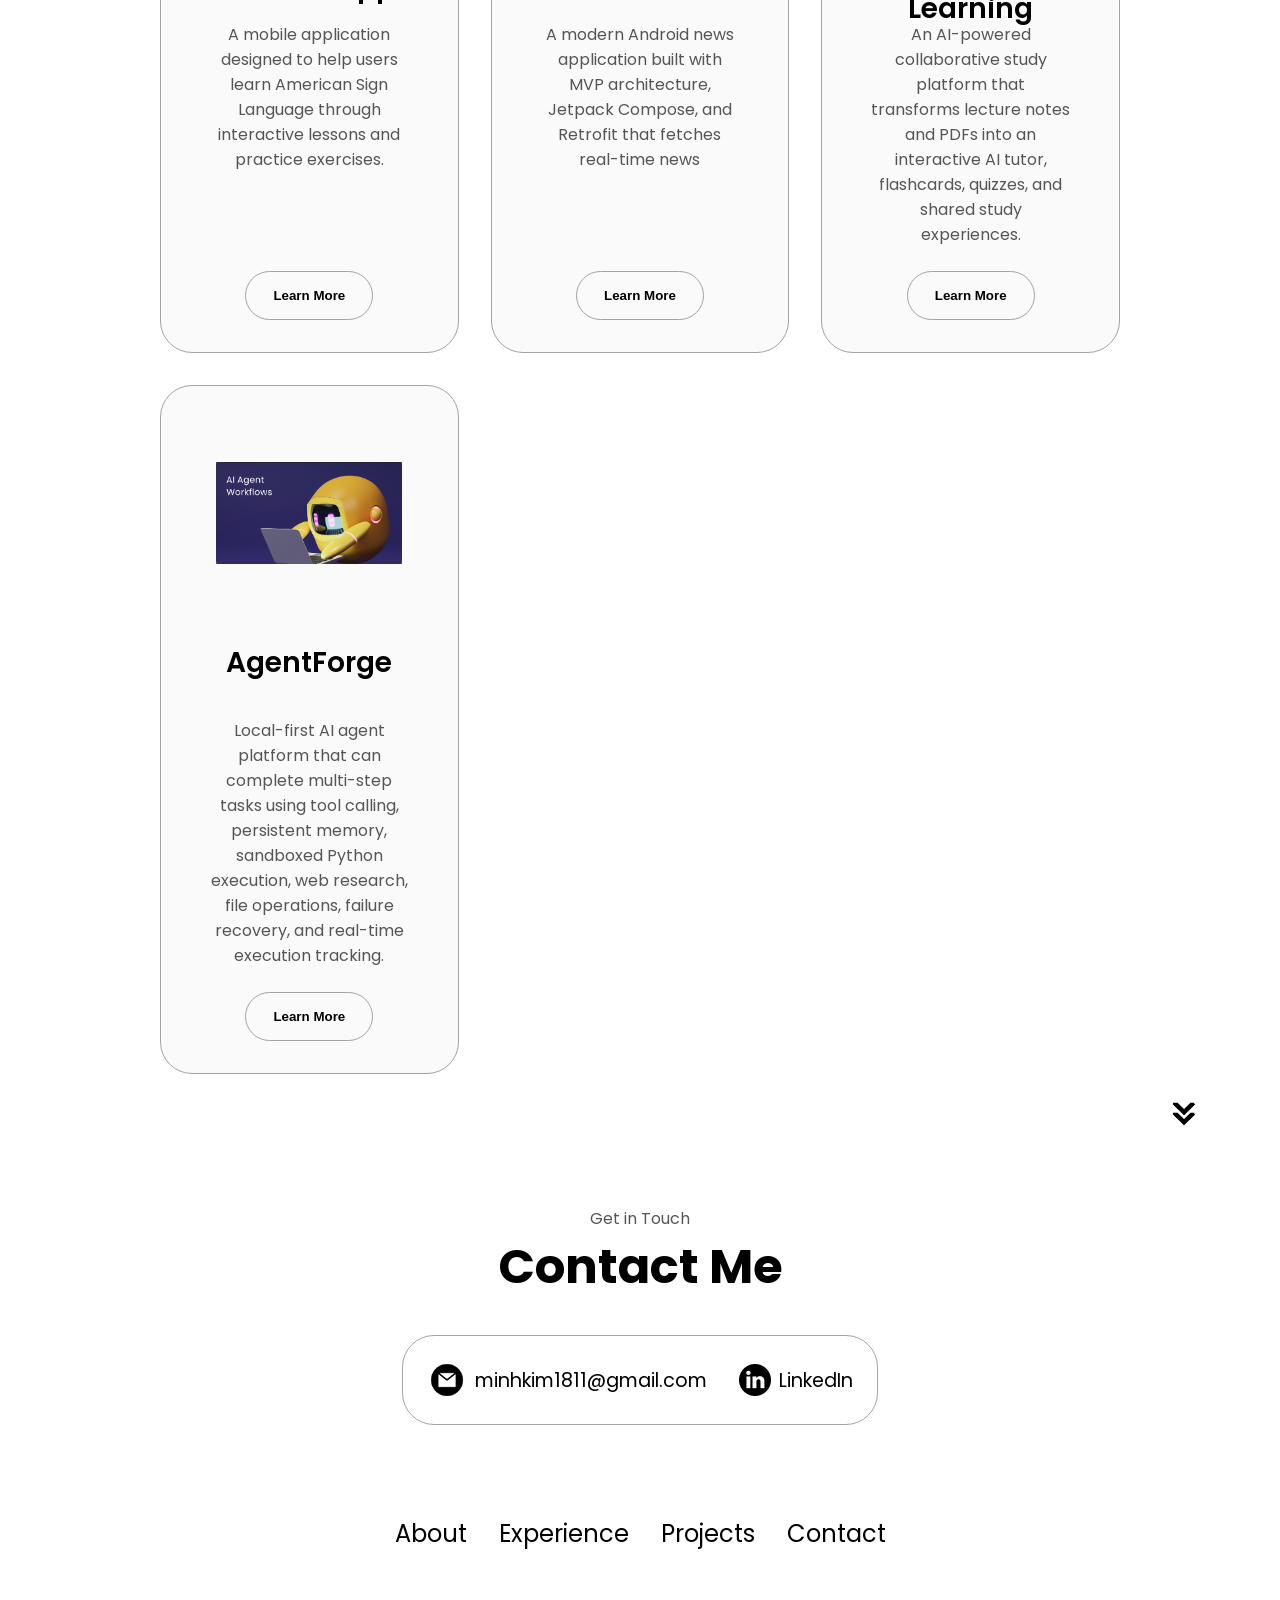
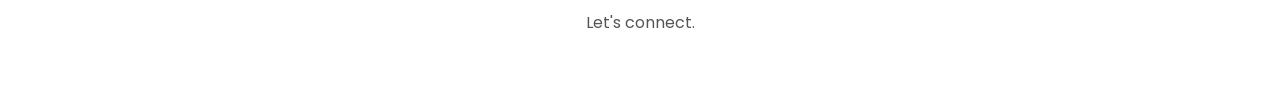
==== commit 0fff38b7: "update" ====
--- a/index.html
+++ b/index.html
@@ -167,7 +167,7 @@
                 class="btn btn-color-2 project-btn"
                 onclick="location.href='https://github.com/minhnguyen18/ASL-Learner'"
               >
-                Github
+                Learn More
               </button>
               
             </div>
@@ -190,7 +190,7 @@
                 class="btn btn-color-2 project-btn"
                 onclick="location.href='https://github.com/minhnguyen18/News'"
               >
-                Github
+                Learn More
               </button>
               
             </div>
@@ -211,7 +211,7 @@
                 class="btn btn-color-2 project-btn"
                 onclick="location.href='https://github.com/minhnguyen18/ReactiveLearning'"
               >
-                Github
+                Learn More
               </button>
               
             </div>
@@ -231,7 +231,7 @@
                 class="btn btn-color-2 project-btn"
                 onclick="location.href='https://github.com/minhnguyen18/AgentForge'"
               >
-                Github
+                Learn More
               </button>
               
             </div>
--- a/style.css
+++ b/style.css
@@ -353,6 +353,7 @@
   cursor: default;
 }
 
+
 /* PROJECTS SECTION */
 
 #projects {
@@ -362,7 +363,7 @@
   padding-bottom: 4rem;
 }
 
-/* 3 project cards per row */
+/* 3 cards per row */
 #projects .about-containers {
   display: grid;
   grid-template-columns: repeat(3, 1fr);
@@ -370,10 +371,18 @@
   align-items: stretch;
 }
 
-/* Project card */
+/* Each project card */
 #projects .details-container {
   width: 100%;
   box-sizing: border-box;
+
+  display: grid;
+
+  /* image | title | description | button */
+  grid-template-rows: 190px 110px 1fr auto;
+
+  min-height: 650px;
+  padding: 2rem;
 }
 
 .color-container {
@@ -381,21 +390,60 @@
   background: rgb(250, 250, 250);
 }
 
+
+/* SAME IMAGE AREA */
+#projects .article-container {
+  height: 190px;
+  display: flex;
+  align-items: center;
+  justify-content: center;
+}
+
 .project-img {
+  width: auto;
+  height: 160px;
+  max-width: 80%;
+  object-fit: contain;
   border-radius: 2rem;
-  width: 50%;
-  height: 50%;
-}
-
+}
+
+
+/* SAME TITLE AREA */
 .project-title {
-  margin: 1rem;
+  margin: 0;
   color: black;
+
+  display: flex;
+  justify-content: center;
+  align-items: center;
+
+  text-align: center;
+}
+
+
+/* SAME DESCRIPTION AREA */
+#projects .details-container > p {
+  text-align: center;
+  margin: 0;
+  padding: 0 1rem;
+
+  display: flex;
+  justify-content: center;
+  align-items: flex-start;
+}
+
+
+/* BUTTONS ALIGN AT BOTTOM */
+#projects .btn-container {
+  margin-top: 1.5rem;
+  align-self: end;
 }
 
 .project-btn {
   color: black;
   border-color: rgb(163, 163, 163);
 }
+
 /* CONTACT */
 
 #contact {
